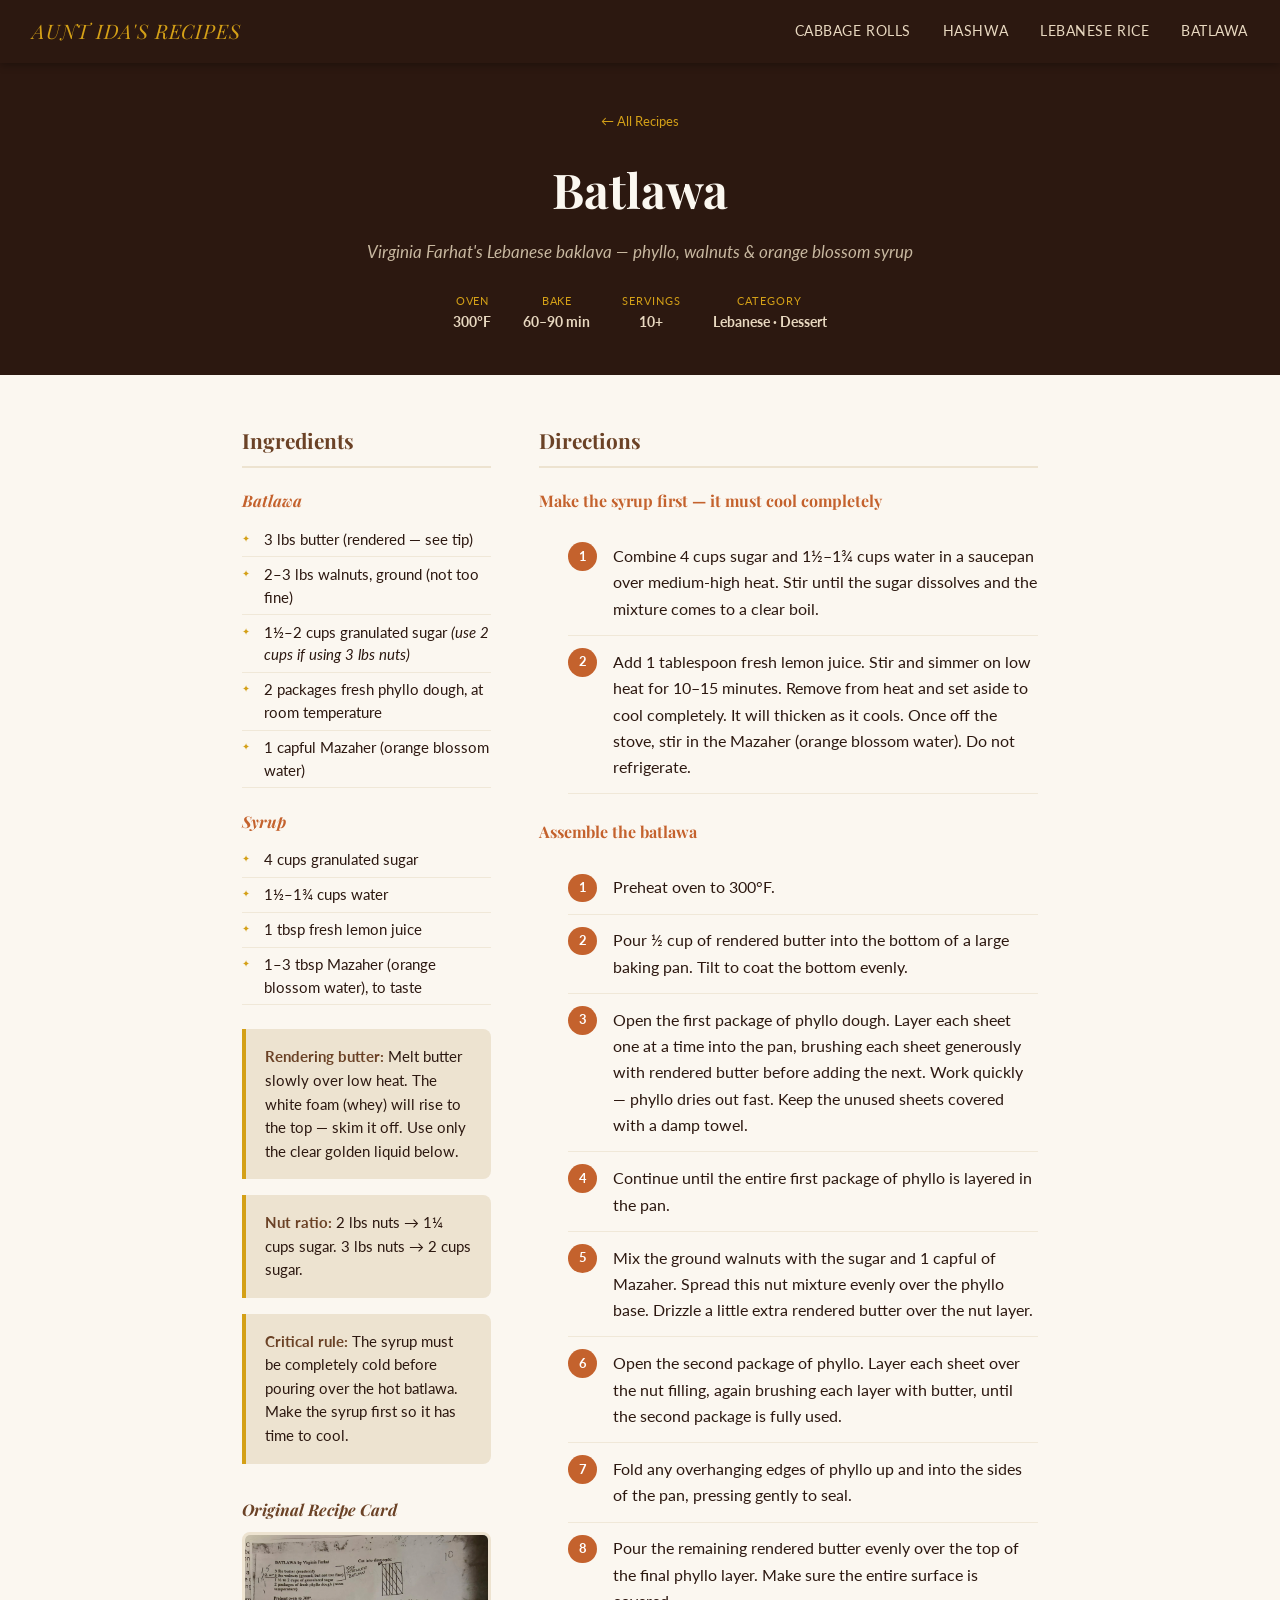
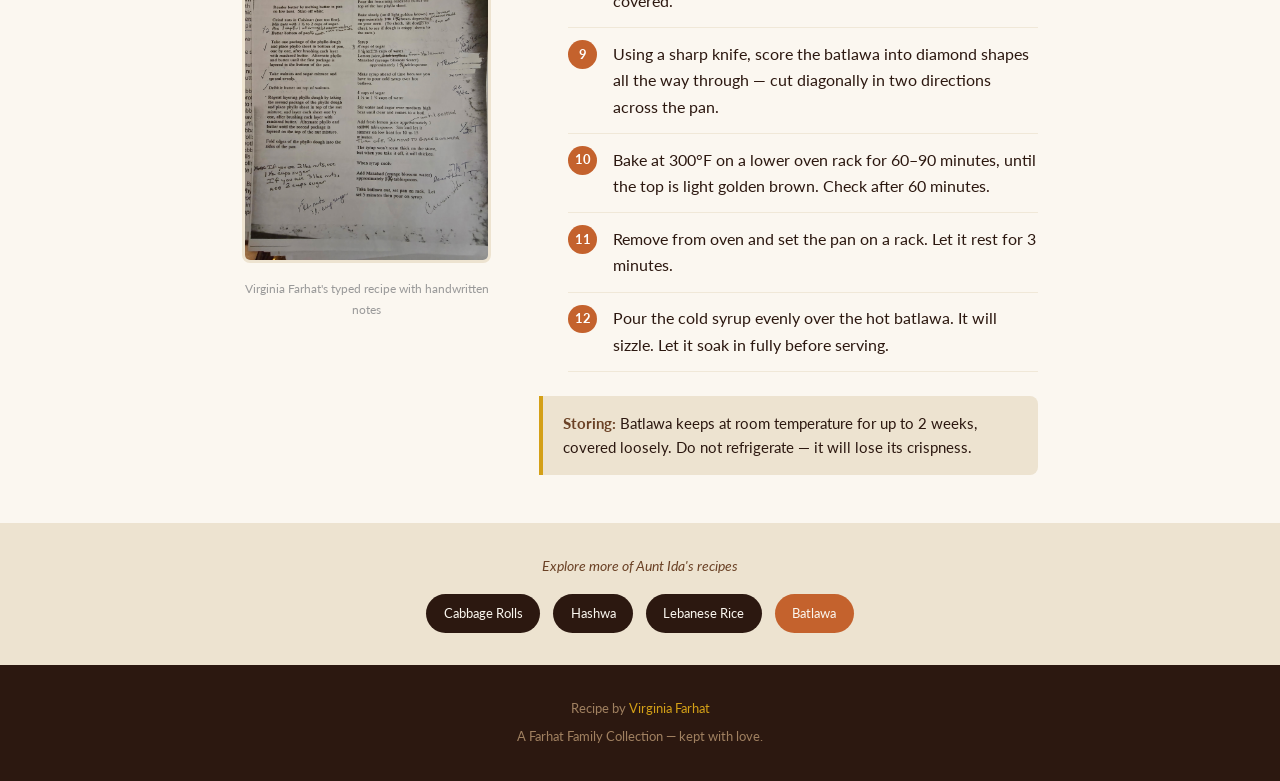
==== recipes/batlawa.html @ 8444b3fd "Initial commit: Aunt Ida's Recipes website Four Lebanese/Syrian family recipes from Ida and Virginia" ====
<!DOCTYPE html>
<html lang="en">
<head>
  <meta charset="UTF-8" />
  <meta name="viewport" content="width=device-width, initial-scale=1.0" />
  <title>Batlawa · Aunt Ida's Recipes</title>
  <meta name="description" content="Lebanese baklava — crispy phyllo layered with walnuts and soaked in orange blossom syrup. By Virginia Farhat." />
  <link rel="stylesheet" href="../css/style.css" />
  <link rel="icon" href="data:image/svg+xml,<svg xmlns='http://www.w3.org/2000/svg' viewBox='0 0 100 100'><text y='.9em' font-size='90'>🫒</text></svg>" />
</head>
<body>

<nav>
  <a href="../index.html" class="brand">Aunt Ida's Recipes</a>
  <a href="cabbage-rolls.html">Cabbage Rolls</a>
  <a href="hashwa.html">Hashwa</a>
  <a href="lebanese-rice.html">Lebanese Rice</a>
  <a href="batlawa.html">Batlawa</a>
</nav>

<header class="recipe-hero">
  <div class="crumb"><a href="../index.html">← All Recipes</a></div>
  <h1>Batlawa</h1>
  <p class="tagline">Virginia Farhat's Lebanese baklava — phyllo, walnuts &amp; orange blossom syrup</p>
  <div class="meta-bar">
    <dl><dt>Oven</dt><dd>300°F</dd></dl>
    <dl><dt>Bake</dt><dd>60–90 min</dd></dl>
    <dl><dt>Servings</dt><dd>10+</dd></dl>
    <dl><dt>Category</dt><dd>Lebanese · Dessert</dd></dl>
  </div>
</header>

<div class="recipe-body">

  <aside class="ingredients-col">
    <h2>Ingredients</h2>

    <h3>Batlawa</h3>
    <ul>
      <li>3 lbs butter (rendered — see tip)</li>
      <li>2–3 lbs walnuts, ground (not too fine)</li>
      <li>1½–2 cups granulated sugar <em>(use 2 cups if using 3 lbs nuts)</em></li>
      <li>2 packages fresh phyllo dough, at room temperature</li>
      <li>1 capful Mazaher (orange blossom water)</li>
    </ul>

    <h3>Syrup</h3>
    <ul>
      <li>4 cups granulated sugar</li>
      <li>1½–1¾ cups water</li>
      <li>1 tbsp fresh lemon juice</li>
      <li>1–3 tbsp Mazaher (orange blossom water), to taste</li>
    </ul>

    <div class="tip-box">
      <strong>Rendering butter:</strong> Melt butter slowly over low heat. The white foam (whey) will rise to the top — skim it off. Use only the clear golden liquid below.
    </div>

    <div class="tip-box" style="margin-top:1rem;">
      <strong>Nut ratio:</strong> 2 lbs nuts → 1¼ cups sugar. 3 lbs nuts → 2 cups sugar.
    </div>

    <div class="tip-box" style="margin-top:1rem;">
      <strong>Critical rule:</strong> The syrup must be completely cold before pouring over the hot batlawa. Make the syrup first so it has time to cool.
    </div>

    <figure class="original-photo">
      <h3>Original Recipe Card</h3>
      <img src="../images/batlawa-original.jpg" alt="Virginia Farhat's Batlawa recipe card" onclick="openLightbox(this.src)" />
      <figcaption>Virginia Farhat's typed recipe with handwritten notes</figcaption>
    </figure>
  </aside>

  <section class="directions-col">
    <h2>Directions</h2>

    <h3 style="font-family:var(--serif);color:var(--terra);margin:0 0 1rem;font-size:1rem;">Make the syrup first — it must cool completely</h3>

    <ol>
      <li>Combine 4 cups sugar and 1½–1¾ cups water in a saucepan over medium-high heat. Stir until the sugar dissolves and the mixture comes to a clear boil.</li>

      <li>Add 1 tablespoon fresh lemon juice. Stir and simmer on low heat for 10–15 minutes. Remove from heat and set aside to cool completely. It will thicken as it cools. Once off the stove, stir in the Mazaher (orange blossom water). Do not refrigerate.</li>
    </ol>

    <h3 style="font-family:var(--serif);color:var(--terra);margin:1.5rem 0 1rem;font-size:1rem;">Assemble the batlawa</h3>

    <ol start="3">
      <li>Preheat oven to 300°F.</li>

      <li>Pour ½ cup of rendered butter into the bottom of a large baking pan. Tilt to coat the bottom evenly.</li>

      <li>Open the first package of phyllo dough. Layer each sheet one at a time into the pan, brushing each sheet generously with rendered butter before adding the next. Work quickly — phyllo dries out fast. Keep the unused sheets covered with a damp towel.</li>

      <li>Continue until the entire first package of phyllo is layered in the pan.</li>

      <li>Mix the ground walnuts with the sugar and 1 capful of Mazaher. Spread this nut mixture evenly over the phyllo base. Drizzle a little extra rendered butter over the nut layer.</li>

      <li>Open the second package of phyllo. Layer each sheet over the nut filling, again brushing each layer with butter, until the second package is fully used.</li>

      <li>Fold any overhanging edges of phyllo up and into the sides of the pan, pressing gently to seal.</li>

      <li>Pour the remaining rendered butter evenly over the top of the final phyllo layer. Make sure the entire surface is covered.</li>

      <li>Using a sharp knife, score the batlawa into diamond shapes all the way through — cut diagonally in two directions across the pan.</li>

      <li>Bake at 300°F on a lower oven rack for 60–90 minutes, until the top is light golden brown. Check after 60 minutes.</li>

      <li>Remove from oven and set the pan on a rack. Let it rest for 3 minutes.</li>

      <li>Pour the cold syrup evenly over the hot batlawa. It will sizzle. Let it soak in fully before serving.</li>
    </ol>

    <div class="tip-box" style="margin-top:1.5rem;">
      <strong>Storing:</strong> Batlawa keeps at room temperature for up to 2 weeks, covered loosely. Do not refrigerate — it will lose its crispness.
    </div>
  </section>

</div>

<div class="recipe-nav">
  <p>Explore more of Aunt Ida's recipes</p>
  <div class="links">
    <a href="cabbage-rolls.html">Cabbage Rolls</a>
    <a href="hashwa.html">Hashwa</a>
    <a href="lebanese-rice.html">Lebanese Rice</a>
    <a href="batlawa.html" class="active">Batlawa</a>
  </div>
</div>

<footer>
  <p>Recipe by <span>Virginia Farhat</span></p>
  <p style="margin-top:.3rem;">A Farhat Family Collection — kept with love.</p>
</footer>

<div class="lightbox" id="lightbox" onclick="closeLightbox()">
  <button class="lightbox-close" onclick="closeLightbox()">✕</button>
  <img id="lightbox-img" src="" alt="Recipe card enlarged" />
</div>

<script>
  function openLightbox(src) {
    document.getElementById('lightbox-img').src = src;
    document.getElementById('lightbox').classList.add('open');
  }
  function closeLightbox() {
    document.getElementById('lightbox').classList.remove('open');
  }
  document.addEventListener('keydown', e => { if (e.key === 'Escape') closeLightbox(); });
</script>
</body>
</html>
---- css/style.css ----
@import url('https://fonts.googleapis.com/css2?family=Playfair+Display:ital,wght@0,400;0,600;0,700;1,400;1,600&family=Lato:wght@300;400;700&display=swap');

/* ── Reset & base ── */
*, *::before, *::after { box-sizing: border-box; margin: 0; padding: 0; }

:root {
  --cream:    #FBF7F0;
  --tan:      #EDE3D0;
  --brown:    #2C1810;
  --mid:      #6B4226;
  --terra:    #C4622D;
  --gold:     #D4A017;
  --green:    #4A7C59;
  --shadow:   rgba(44,24,16,.12);
  --serif:    'Playfair Display', Georgia, serif;
  --sans:     'Lato', system-ui, sans-serif;
}

html { scroll-behavior: smooth; }

body {
  background: var(--cream);
  color: var(--brown);
  font-family: var(--sans);
  font-size: 17px;
  line-height: 1.7;
}

/* ── Nav ── */
nav {
  background: var(--brown);
  padding: .9rem 2rem;
  display: flex;
  align-items: center;
  gap: 2rem;
  flex-wrap: wrap;
  position: sticky;
  top: 0;
  z-index: 100;
  box-shadow: 0 2px 8px rgba(0,0,0,.3);
}

nav .brand {
  font-family: var(--serif);
  font-size: 1.25rem;
  font-style: italic;
  color: var(--gold);
  text-decoration: none;
  flex: 1;
  white-space: nowrap;
}

nav a {
  color: #e8d8c0;
  text-decoration: none;
  font-size: .85rem;
  letter-spacing: .04em;
  text-transform: uppercase;
  transition: color .2s;
}
nav a:hover { color: var(--gold); }

/* ── Hero ── */
.hero {
  background: var(--brown);
  color: var(--cream);
  text-align: center;
  padding: 5rem 2rem 4rem;
  position: relative;
  overflow: hidden;
}
.hero::before {
  content: '';
  position: absolute; inset: 0;
  background: url("data:image/svg+xml,%3Csvg width='60' height='60' viewBox='0 0 60 60' xmlns='http://www.w3.org/2000/svg'%3E%3Cg fill='none' fill-rule='evenodd'%3E%3Cg fill='%23ffffff' fill-opacity='0.03'%3E%3Cpath d='M36 34v-4h-2v4h-4v2h4v4h2v-4h4v-2h-4zm0-30V0h-2v4h-4v2h4v4h2V6h4V4h-4zM6 34v-4H4v4H0v2h4v4h2v-4h4v-2H6zM6 4V0H4v4H0v2h4v4h2V6h4V4H6z'/%3E%3C/g%3E%3C/g%3E%3C/svg%3E");
}
.hero h1 {
  font-family: var(--serif);
  font-size: clamp(2.2rem, 6vw, 4rem);
  font-weight: 700;
  letter-spacing: .02em;
  position: relative;
}
.hero h1 span { color: var(--gold); font-style: italic; }
.hero p {
  margin-top: 1rem;
  font-size: 1.05rem;
  color: #c8b8a0;
  max-width: 520px;
  margin-inline: auto;
  position: relative;
}
.hero .divider {
  margin: 1.5rem auto;
  width: 80px;
  height: 2px;
  background: var(--gold);
  position: relative;
}

/* ── Grid ── */
.section-label {
  text-align: center;
  padding: 3rem 1rem 1.5rem;
  font-family: var(--serif);
  font-size: 1.6rem;
  color: var(--mid);
}
.section-label span {
  display: block;
  font-size: .8rem;
  font-family: var(--sans);
  letter-spacing: .1em;
  text-transform: uppercase;
  color: var(--terra);
  font-style: normal;
  font-weight: 700;
  margin-bottom: .3rem;
}

.grid {
  display: grid;
  grid-template-columns: repeat(auto-fill, minmax(280px, 1fr));
  gap: 2rem;
  max-width: 1100px;
  margin: 0 auto 4rem;
  padding: 0 2rem;
}

.card {
  background: #fff;
  border-radius: 12px;
  box-shadow: 0 4px 20px var(--shadow);
  overflow: hidden;
  transition: transform .25s, box-shadow .25s;
  text-decoration: none;
  color: inherit;
  display: flex;
  flex-direction: column;
}
.card:hover {
  transform: translateY(-5px);
  box-shadow: 0 10px 32px var(--shadow);
}
.card-img {
  width: 100%;
  aspect-ratio: 4/3;
  object-fit: cover;
  object-position: top;
  display: block;
}
.card-img-placeholder {
  width: 100%;
  aspect-ratio: 4/3;
  background: var(--tan);
  display: flex;
  align-items: center;
  justify-content: center;
  font-size: 3rem;
}
.card-body { padding: 1.4rem; flex: 1; display: flex; flex-direction: column; }
.card-category {
  font-size: .72rem;
  letter-spacing: .1em;
  text-transform: uppercase;
  color: var(--terra);
  font-weight: 700;
  margin-bottom: .4rem;
}
.card-title {
  font-family: var(--serif);
  font-size: 1.35rem;
  line-height: 1.3;
  margin-bottom: .6rem;
}
.card-meta {
  font-size: .82rem;
  color: #888;
  display: flex;
  gap: 1rem;
  flex-wrap: wrap;
  margin-top: auto;
  padding-top: .8rem;
}
.card-meta span::before { margin-right: .3rem; }

/* ── Recipe page layout ── */
.recipe-hero {
  background: var(--brown);
  color: var(--cream);
  padding: 3rem 2rem 2.5rem;
  text-align: center;
}
.recipe-hero .crumb {
  font-size: .8rem;
  color: #a08060;
  margin-bottom: 1rem;
}
.recipe-hero .crumb a { color: var(--gold); text-decoration: none; }
.recipe-hero .crumb a:hover { text-decoration: underline; }
.recipe-hero h1 {
  font-family: var(--serif);
  font-size: clamp(1.8rem, 5vw, 3rem);
  font-weight: 700;
}
.recipe-hero .tagline {
  color: #c8b8a0;
  margin-top: .5rem;
  font-style: italic;
}
.recipe-hero .meta-bar {
  display: flex;
  justify-content: center;
  gap: 2rem;
  flex-wrap: wrap;
  margin-top: 1.5rem;
  font-size: .9rem;
}
.recipe-hero .meta-bar dt { color: var(--gold); font-size: .7rem; text-transform: uppercase; letter-spacing: .08em; }
.recipe-hero .meta-bar dd { color: #e8d8c0; font-weight: 700; }

.recipe-body {
  max-width: 860px;
  margin: 0 auto;
  padding: 3rem 2rem;
  display: grid;
  grid-template-columns: 1fr 2fr;
  gap: 3rem;
  align-items: start;
}
@media (max-width: 680px) {
  .recipe-body { grid-template-columns: 1fr; gap: 2rem; }
}

/* ── Ingredients ── */
.ingredients-col h2, .directions-col h2 {
  font-family: var(--serif);
  font-size: 1.3rem;
  color: var(--mid);
  border-bottom: 2px solid var(--tan);
  padding-bottom: .5rem;
  margin-bottom: 1.2rem;
}
.ingredients-col h3 {
  font-family: var(--serif);
  font-size: 1rem;
  color: var(--terra);
  margin: 1.2rem 0 .5rem;
  font-style: italic;
}
.ingredients-col ul {
  list-style: none;
  padding: 0;
}
.ingredients-col ul li {
  padding: .35rem 0 .35rem 1.4rem;
  position: relative;
  font-size: .95rem;
  border-bottom: 1px solid #f0e8d8;
  line-height: 1.5;
}
.ingredients-col ul li::before {
  content: '✦';
  position: absolute;
  left: 0;
  color: var(--gold);
  font-size: .6rem;
  top: .6rem;
}

/* ── Directions ── */
.directions-col ol {
  padding-left: 1.8rem;
  counter-reset: steps;
  list-style: none;
}
.directions-col ol li {
  counter-increment: steps;
  padding: .8rem 0 .8rem 0;
  border-bottom: 1px solid #f0e8d8;
  position: relative;
  padding-left: 2.8rem;
  font-size: .97rem;
}
.directions-col ol li::before {
  content: counter(steps);
  position: absolute;
  left: 0;
  top: .75rem;
  width: 1.8rem;
  height: 1.8rem;
  background: var(--terra);
  color: #fff;
  border-radius: 50%;
  display: flex;
  align-items: center;
  justify-content: center;
  font-size: .8rem;
  font-weight: 700;
}

.tip-box {
  background: var(--tan);
  border-left: 4px solid var(--gold);
  border-radius: 0 8px 8px 0;
  padding: 1rem 1.2rem;
  margin-top: 1.5rem;
  font-size: .92rem;
  line-height: 1.6;
}
.tip-box strong { color: var(--mid); }

/* ── Original photo ── */
.original-photo {
  margin-top: 2rem;
}
.original-photo h3 {
  font-family: var(--serif);
  font-size: 1rem;
  color: var(--mid);
  margin-bottom: .6rem;
  font-style: italic;
}
.original-photo img {
  width: 100%;
  border-radius: 8px;
  border: 3px solid var(--tan);
  cursor: pointer;
  transition: opacity .2s;
}
.original-photo img:hover { opacity: .9; }
.original-photo figcaption {
  font-size: .78rem;
  color: #999;
  margin-top: .4rem;
  text-align: center;
}

/* ── Lightbox ── */
.lightbox {
  display: none;
  position: fixed; inset: 0;
  background: rgba(0,0,0,.85);
  z-index: 1000;
  align-items: center;
  justify-content: center;
  padding: 1rem;
}
.lightbox.open { display: flex; }
.lightbox img { max-width: 90vw; max-height: 90vh; border-radius: 6px; }
.lightbox-close {
  position: fixed;
  top: 1rem; right: 1.5rem;
  color: #fff;
  font-size: 2rem;
  cursor: pointer;
  background: none;
  border: none;
  line-height: 1;
}

/* ── Recipe nav ── */
.recipe-nav {
  background: var(--tan);
  padding: 2rem;
  text-align: center;
}
.recipe-nav p { color: var(--mid); font-size: .85rem; margin-bottom: 1rem; font-style: italic; }
.recipe-nav .links { display: flex; flex-wrap: wrap; justify-content: center; gap: .8rem; }
.recipe-nav .links a {
  background: var(--brown);
  color: var(--cream);
  padding: .5rem 1.1rem;
  border-radius: 100px;
  text-decoration: none;
  font-size: .82rem;
  transition: background .2s;
}
.recipe-nav .links a:hover { background: var(--terra); }
.recipe-nav .links a.active { background: var(--terra); }

/* ── Footer ── */
footer {
  background: var(--brown);
  color: #a08060;
  text-align: center;
  padding: 2rem;
  font-size: .82rem;
  line-height: 1.8;
}
footer span { color: var(--gold); }

/* ── Print ── */
@media print {
  nav, .recipe-nav, footer, .original-photo { display: none; }
  .recipe-hero { background: #fff; color: #000; padding: 1rem 0; }
  .recipe-hero h1 { color: #000; }
  .recipe-hero .meta-bar dt, .recipe-hero .meta-bar dd { color: #444; }
  .recipe-body { grid-template-columns: 1fr; }
}
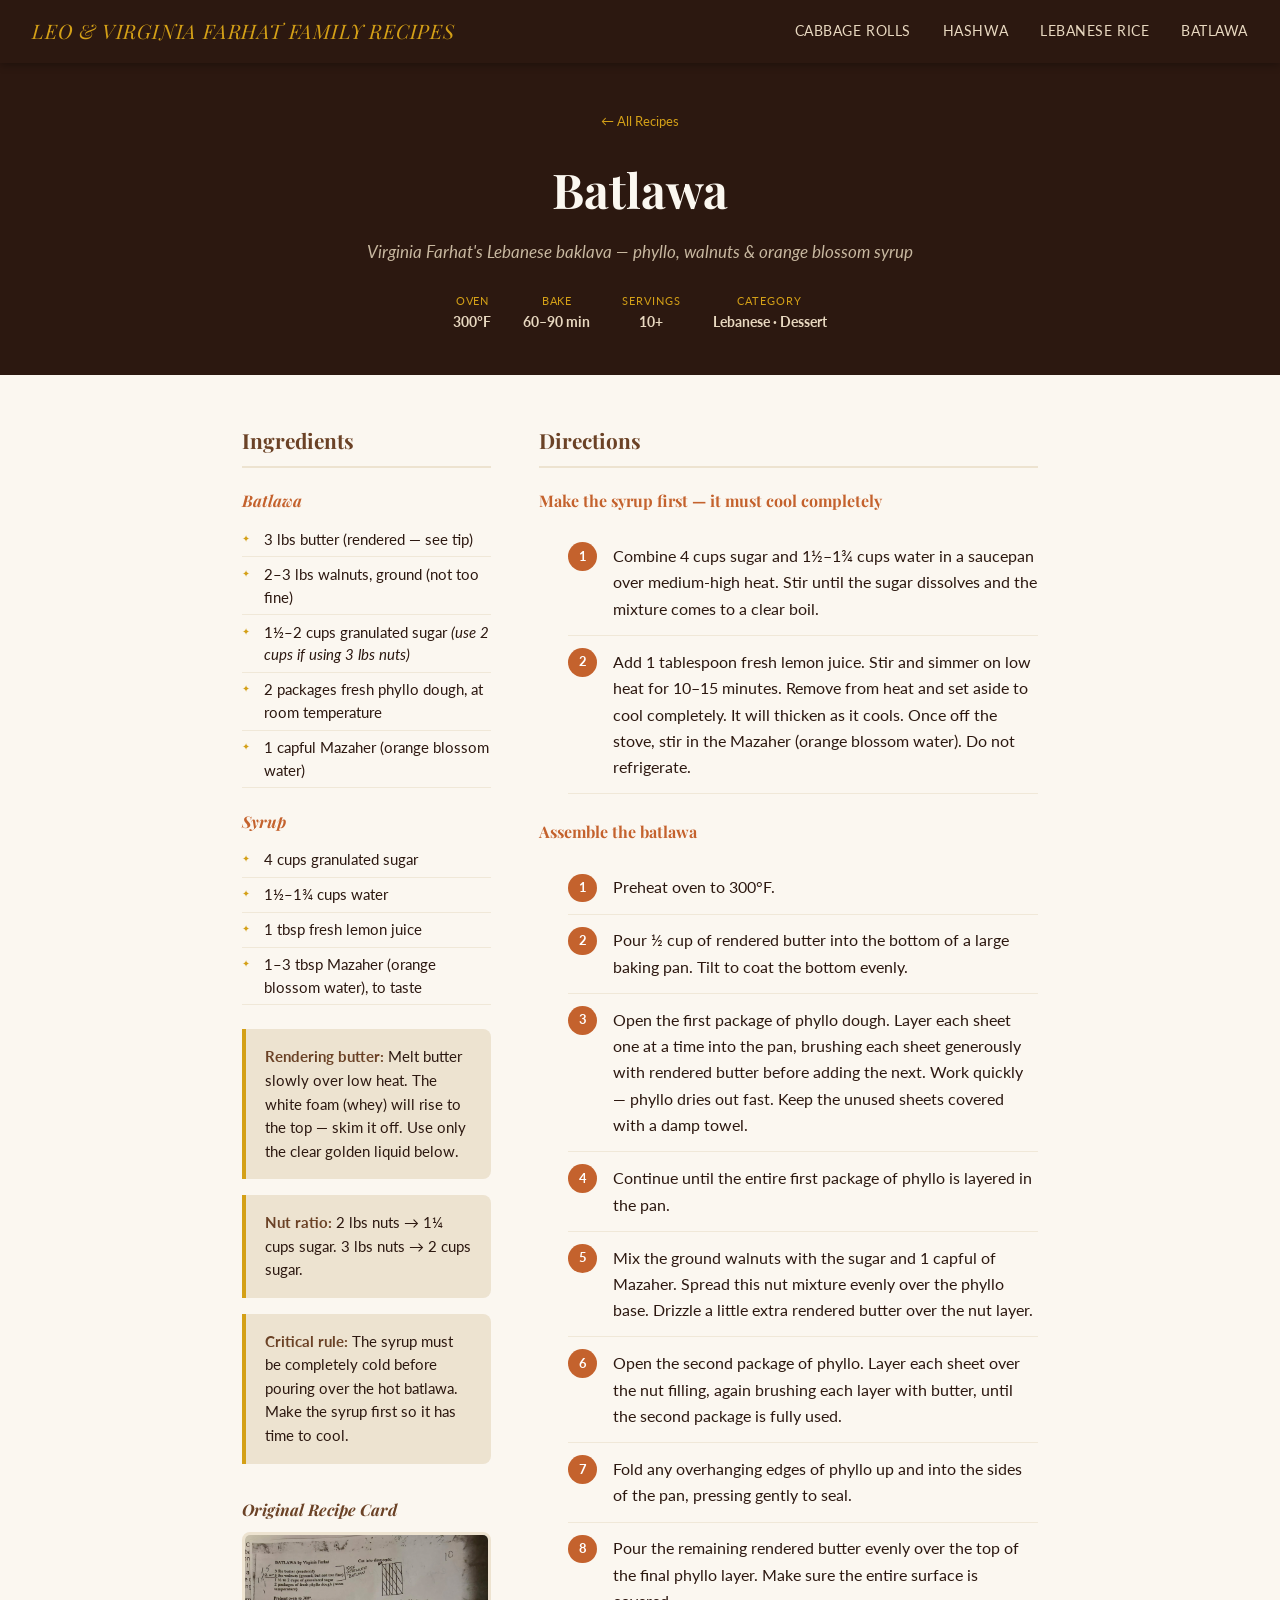
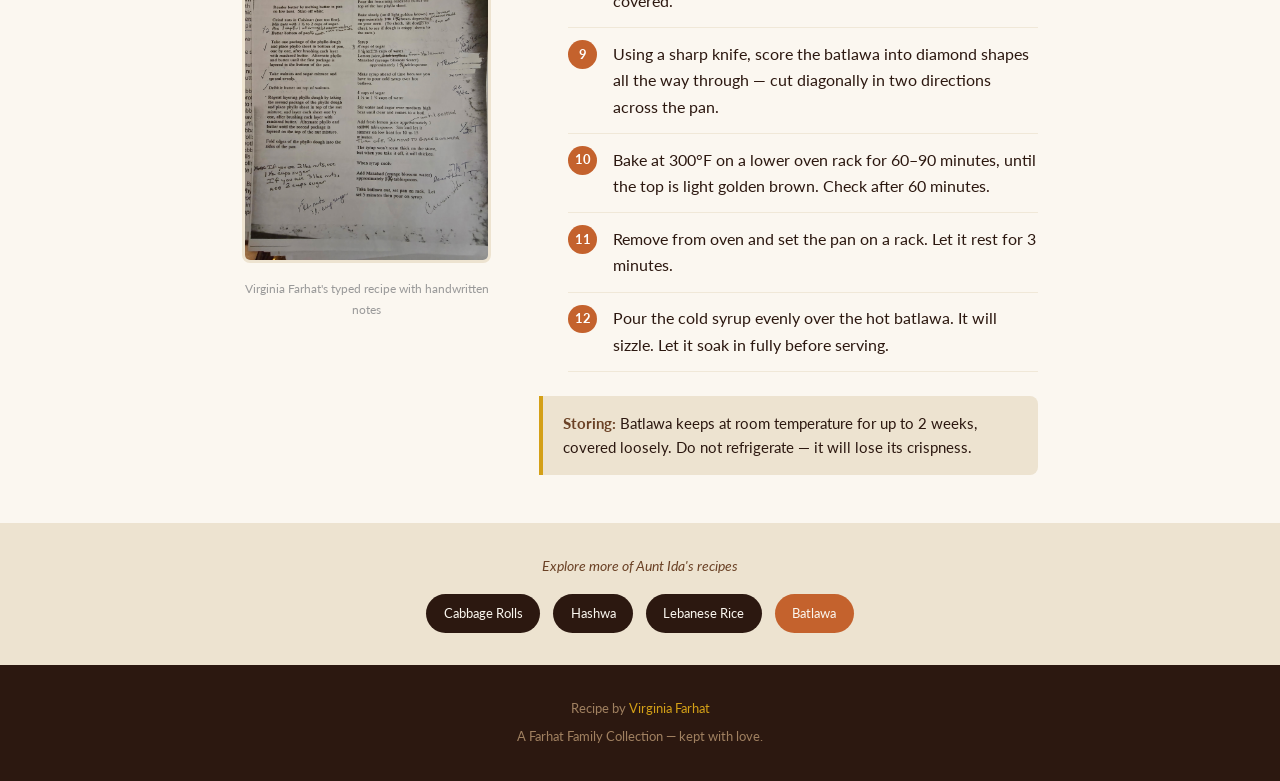
==== commit c39cd0e9: "Rename to Leo & Virginia Farhat Family Recipes, convert to single-page - All pages now show "Leo & V" ====
--- a/recipes/batlawa.html
+++ b/recipes/batlawa.html
@@ -3,7 +3,7 @@
 <head>
   <meta charset="UTF-8" />
   <meta name="viewport" content="width=device-width, initial-scale=1.0" />
-  <title>Batlawa · Aunt Ida's Recipes</title>
+  <title>Batlawa · Leo &amp; Virginia Farhat Family Recipes</title>
   <meta name="description" content="Lebanese baklava — crispy phyllo layered with walnuts and soaked in orange blossom syrup. By Virginia Farhat." />
   <link rel="stylesheet" href="../css/style.css" />
   <link rel="icon" href="data:image/svg+xml,<svg xmlns='http://www.w3.org/2000/svg' viewBox='0 0 100 100'><text y='.9em' font-size='90'>🫒</text></svg>" />
@@ -11,7 +11,7 @@
 <body>
 
 <nav>
-  <a href="../index.html" class="brand">Aunt Ida's Recipes</a>
+  <a href="../index.html" class="brand">Leo &amp; Virginia Farhat Family Recipes</a>
   <a href="cabbage-rolls.html">Cabbage Rolls</a>
   <a href="hashwa.html">Hashwa</a>
   <a href="lebanese-rice.html">Lebanese Rice</a>
